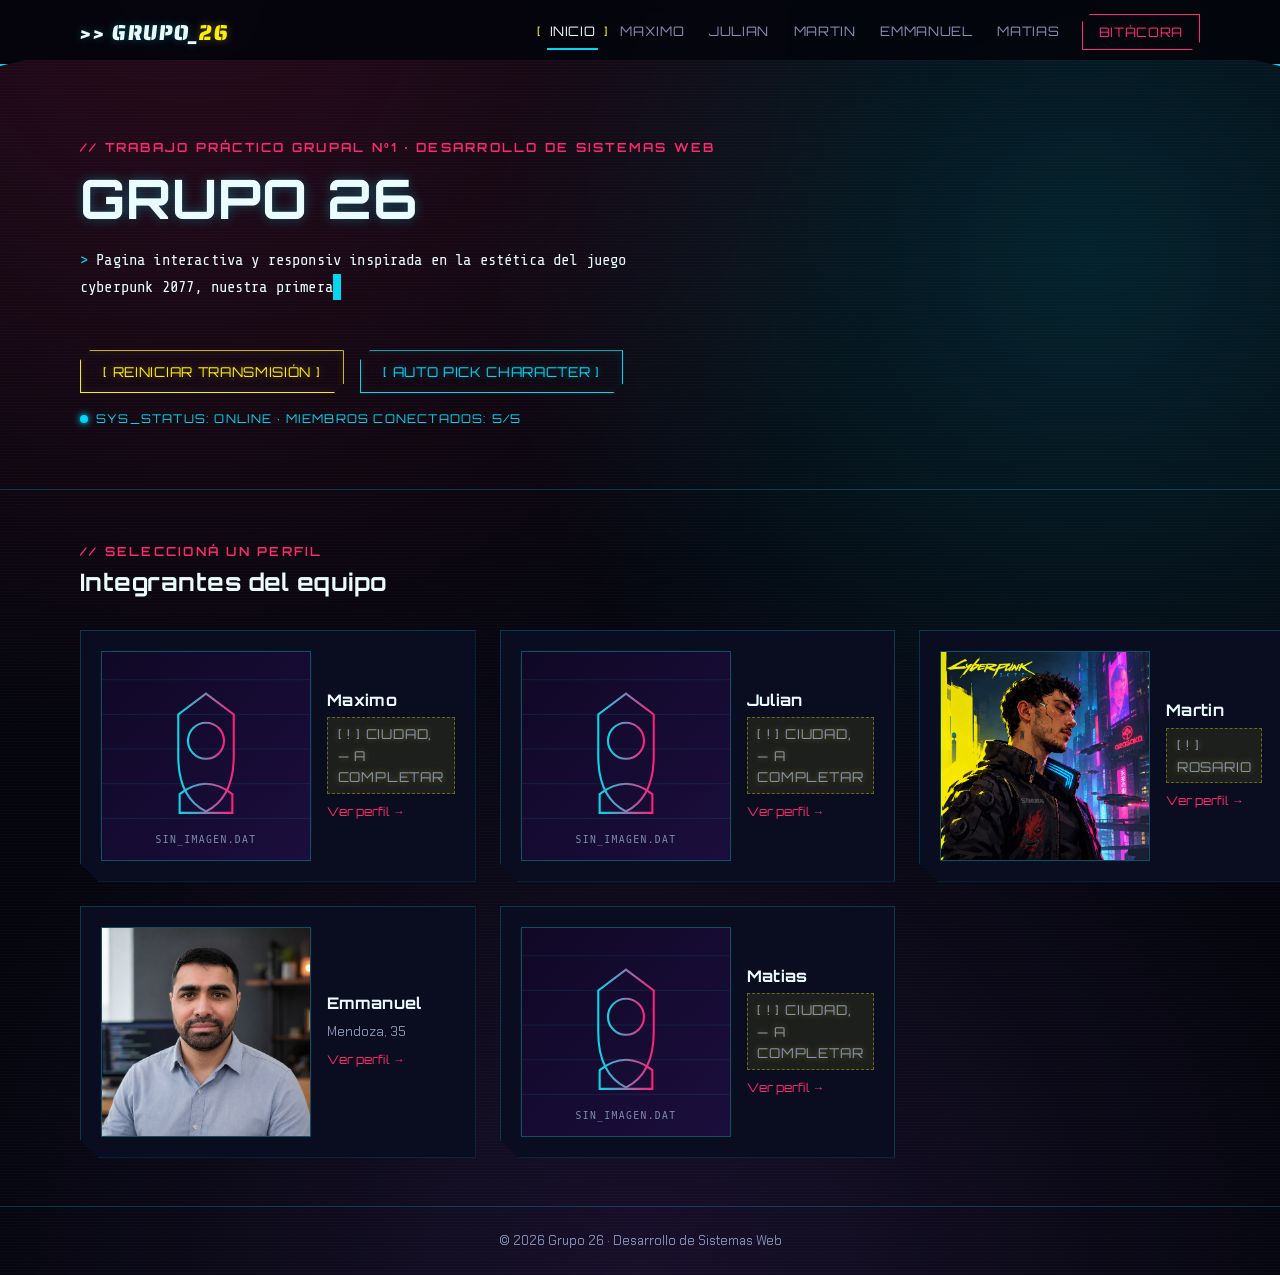
==== index.html @ a8dc8f56 "feat: perfil Emmanuel completo (datos, fotos, nombre corregido) + bitacora grupal" ====
<!DOCTYPE html>
<html lang="es">
<head>
  <meta charset="UTF-8">
  <meta name="viewport" content="width=device-width, initial-scale=1.0">
  <title>Grupo 26 · TP1 — Sistemas Web</title>
  <link rel="preconnect" href="https://fonts.googleapis.com">
  <link href="https://fonts.googleapis.com/css2?family=Orbitron:wght@500;700;900&family=Chakra+Petch:wght@400;500;600&family=Saira+Stencil+One&family=Share+Tech+Mono&display=swap" rel="stylesheet">
  <link rel="stylesheet" href="css/style.css">
</head>
<body>

  <header class="site-nav">
    <div class="wrap">
      <a href="index.html" class="brand">&gt;&gt; GRUPO_<span>26</span></a>
      <button class="nav-toggle" aria-expanded="false" aria-controls="nav-links">☰ MENÚ</button>
      <nav class="nav-links" id="nav-links">
        <a href="index.html" aria-current="page">Inicio</a>
        <a href="maximo.html">Maximo</a>
        <a href="julian.html">Julian</a>
        <a href="martin.html">Martin</a>
        <a href="emmanuel.html">Emmanuel</a>
        <a href="matias.html">Matias</a>
        <a href="bitacora.html" class="bitacora-link">Bitácora</a>
      </nav>
    </div>
  </header>

  <main>
    <section class="hero">
      <div class="wrap">
        <span class="eyebrow">// TRABAJO PRÁCTICO GRUPAL Nº1 · DESARROLLO DE SISTEMAS WEB</span>
        <h1><span class="glitch" data-text="GRUPO 26 ">GRUPO 26 </span></h1>
        <p class="hero-text" data-typewriter="Pagina  interactiva y responsiv inspirada en la estética del juego cyberpunk 2077, nuestra primera plataforma en HTML, CSS y JavaScript puro. Esta portada conecta con los perfiles individuales de cada integrante y con la bitácora donde documentamos el proceso completo del proyecto."></p>
        <div class="hero-actions">
          <button class="btn" data-replay>[ REINICIAR TRANSMISIÓN ]</button>
          <button class="btn btn-alt" data-autopick>[ AUTO PICK CHARACTER ]</button>
        </div>
        <p class="status-line">SYS_STATUS: ONLINE · MIEMBROS CONECTADOS: 5/5</p>
      </div>
    </section>

    <section class="section">
      <div class="wrap">
        <div class="section-head">
          <span class="eyebrow">// SELECCIONÁ UN PERFIL</span>
          <h2>Integrantes del equipo</h2>
        </div>

        <div class="team-grid">
          <article class="team-card">
            <div class="avatar"><img src="img/avatar-placeholder.svg" alt="Avatar pendiente de Maximo"></div>
            <div class="info">
              <h3>Maximo</h3>
              <p class="placeholder">Ciudad,  — a completar</p>
              <a href="maximo.html">Ver perfil →</a>
            </div>
          </article>

          <article class="team-card">
            <div class="avatar"><img src="img/avatar-placeholder.svg" alt="Avatar pendiente de Julian"></div>
            <div class="info">
              <h3>Julian</h3>
              <p class="placeholder">Ciudad,  — a completar</p>
              <a href="julian.html">Ver perfil →</a>
            </div>
          </article>

          <article class="team-card">
            <div class="avatar"><img src="img/martin/avatar_martin.png" alt="Avatar pendiente de Martin"></div>
            <div class="info">
              <h3>Martin</h3>
              <p class="placeholder">Rosario</p>
              <a href="martin.html">Ver perfil →</a>
            </div>
          </article>

          <article class="team-card">
            <div class="avatar"><img src="img/emmanuel/Emma.png" alt="Foto de Emmanuel"></div>
            <div class="info">
              <h3>Emmanuel</h3>
              <p>Mendoza, 35</p>
              <a href="emmanuel.html">Ver perfil →</a>
            </div>
          </article>

          <article class="team-card">
            <div class="avatar"><img src="img/avatar-placeholder.svg" alt="Avatar pendiente de Matias"></div>
            <div class="info">
              <h3>Matias</h3>
              <p class="placeholder">Ciudad,  — a completar</p>
              <a href="matias.html">Ver perfil →</a>
            </div>
          </article>
        </div>
      </div>
    </section>
  </main>

  <footer class="site-footer">
    <div class="wrap">© 2026 Grupo 26 · Desarrollo de Sistemas Web</div>
  </footer>

  <script src="js/main.js"></script>
</body>
</html>
---- css/style.css ----
/* =========================================================
   GRUPO 26 · TP1 — Sistema de diseño "Nightscan"
   Paleta: negro azulado + neón amarillo/cian/magenta/violeta (Cyberpunk 2077)
   Tipografía: Orbitron (display) + Chakra Petch (texto)
   ========================================================= */

/* ---------------------------------------------------------
   Roles de color (inspirados en la UI de Cyberpunk 2077)
   - Amarillo  → color de marca / acción principal / avisos
   - Cian      → información, enlaces, datos, bordes
   - Magenta   → acento, peligro, alertas, contraste
   - Violeta   → color terciario (habilidades, degradados)
   - Fondos    → negro azulado profundo, sin tinte violeta fuerte
   --------------------------------------------------------- */
:root {
  --bg-void: #04050d;
  --bg-panel: #0a0d1f;
  --bg-panel-alt: #10142c;
  --bg-panel-soft: rgba(16, 20, 44, 0.6);

  --yellow: #fcee0a;
  --yellow-dim: rgba(252, 238, 10, 0.35);
  --yellow-faint: rgba(252, 238, 10, 0.08);

  --cyan: #02d7f2;
  --cyan-dim: rgba(2, 215, 242, 0.35);

  --magenta: #ff2a6d;
  --magenta-dim: rgba(255, 42, 109, 0.38);

  --purple: #a45bff;
  --purple-dim: rgba(164, 91, 255, 0.45);

  --text-main: #eafcff;
  --text-muted: #8590b5;
  --line: rgba(2, 215, 242, 0.22);

  --font-display: "Orbitron", sans-serif;
  --font-body: "Chakra Petch", sans-serif;

  --radius: 2px;
  --gap: 1.5rem;
}

* { box-sizing: border-box; }

html {
  scroll-behavior: smooth;
}

body {
  margin: 0;
  min-height: 100vh;
  background: var(--bg-void);
  color: var(--text-main);
  font-family: var(--font-body);
  font-size: 16px;
  line-height: 1.6;
  background-image:
    repeating-linear-gradient(180deg, rgba(255,255,255,0.015) 0px, rgba(255,255,255,0.015) 1px, transparent 1px, transparent 3px),
    radial-gradient(circle at 15% 0%, rgba(255,42,109,0.14), transparent 45%),
    radial-gradient(circle at 85% 20%, rgba(2,215,242,0.14), transparent 40%),
    radial-gradient(circle at 50% 100%, rgba(164,91,255,0.12), transparent 50%);
}

a { color: var(--cyan); text-decoration: none; }
a:hover { color: var(--yellow); }
a:focus-visible,
button:focus-visible {
  outline: 2px solid var(--yellow);
  outline-offset: 2px;
}

img { max-width: 100%; display: block; }

.wrap {
  width: 100%;
  max-width: 1160px;
  margin: 0 auto;
  padding: 0 1.25rem;
}

/* ---------- Encabezados ---------- */

h1, h2, h3 {
  font-family: var(--font-display);
  margin: 0;
  letter-spacing: 0.02em;
}

.eyebrow {
  font-family: var(--font-display);
  font-size: 0.78rem;
  font-weight: 600;
  color: var(--magenta);
  letter-spacing: 0.18em;
  text-transform: uppercase;
}

/* ---------- Nav ---------- */

.site-nav {
  position: sticky;
  top: 0;
  z-index: 50;
  overflow: hidden;
  background: rgba(4, 5, 13, 0.92);
  backdrop-filter: blur(6px);
  border-bottom: 2px solid var(--cyan);
  box-shadow: 0 0 14px var(--cyan-dim), 0 1px 0 var(--yellow-dim);
  clip-path: polygon(0 0, 100% 0, 100% 100%, 98% calc(100% - 6px), 2% calc(100% - 6px), 0 100%);
}

/* linea de escaneo que recorre el borde inferior del nav */
.site-nav::after {
  content: "";
  position: absolute;
  left: -30%;
  bottom: -2px;
  width: 30%;
  height: 2px;
  background: linear-gradient(90deg, transparent, var(--yellow), transparent);
  animation: nav-scan 4.5s linear infinite;
  pointer-events: none;
}

@keyframes nav-scan {
  0%   { left: -30%; }
  100% { left: 110%; }
}

.site-nav .wrap {
  display: flex;
  align-items: center;
  justify-content: space-between;
  height: 64px;
  gap: 1rem;
}

.brand {
  position: relative;
  font-family: "Saira Stencil One", var(--font-display), sans-serif;
  font-size: 1.35rem;
  font-weight: 400;
  color: var(--text-main);
  white-space: nowrap;
  text-decoration: none;
  text-transform: uppercase;
  letter-spacing: 0.03em;
  transform: skewX(-6deg);
  display: inline-block;
  text-shadow: 0 0 8px var(--cyan-dim);
  transition: text-shadow 0.15s ease;
}
.brand:hover {
  color: var(--text-main);
  text-shadow: 0 0 10px var(--cyan), 0 0 18px var(--magenta-dim);
  animation: glitch-shift 0.3s steps(2, end) 2;
}
.brand span {
  color: var(--yellow);
  text-shadow: 0 0 10px var(--yellow-dim);
}

.nav-toggle {
  display: none;
  background: transparent;
  border: 1px solid var(--yellow);
  color: var(--yellow);
  font-family: var(--font-display);
  font-size: 0.75rem;
  letter-spacing: 0.08em;
  padding: 0.5rem 0.9rem;
  cursor: pointer;
  clip-path: polygon(8px 0, 100% 0, 100% calc(100% - 8px), calc(100% - 8px) 100%, 0 100%, 0 8px);
  transition: background 0.15s ease, color 0.15s ease;
}
.nav-toggle:hover {
  background: var(--yellow);
  color: var(--bg-void);
}

.nav-links {
  display: flex;
  align-items: center;
  gap: 1.25rem;
  flex-wrap: wrap;
}

.nav-links a {
  position: relative;
  color: var(--text-muted);
  font-family: var(--font-display);
  font-size: 0.82rem;
  letter-spacing: 0.05em;
  text-transform: uppercase;
  padding: 0.4rem 0.15rem;
  border-bottom: 2px solid transparent;
  transition: color 0.15s ease;
}

/* corchetes tipo HUD que aparecen en hover/activo, como el menú de CP2077 */
.nav-links a::before,
.nav-links a::after {
  content: "";
  position: absolute;
  top: 50%;
  transform: translateY(-50%);
  color: var(--yellow);
  font-family: var(--font-display);
  opacity: 0;
  transition: opacity 0.15s ease, transform 0.15s ease;
}
.nav-links a::before { content: "["; left: -0.65em; }
.nav-links a::after  { content: "]"; right: -0.65em; }

.nav-links a:hover,
.nav-links a[aria-current="page"] {
  color: var(--text-main);
  border-color: var(--cyan);
}

.nav-links a:hover::before,
.nav-links a[aria-current="page"]::before {
  opacity: 1;
  transform: translateY(-50%) translateX(-2px);
}
.nav-links a:hover::after,
.nav-links a[aria-current="page"]::after {
  opacity: 1;
  transform: translateY(-50%) translateX(2px);
}

.nav-links .bitacora-link {
  border: 1px solid var(--magenta);
  color: var(--magenta);
  padding: 0.4rem 1rem;
  clip-path: polygon(8px 0, 100% 0, 100% calc(100% - 8px), calc(100% - 8px) 100%, 0 100%, 0 8px);
  box-shadow: 0 0 10px var(--magenta-dim);
  animation: bitacora-pulse 2.2s ease-in-out infinite;
}
.nav-links .bitacora-link::before,
.nav-links .bitacora-link::after {
  content: none;
}
.nav-links .bitacora-link:hover {
  background: var(--magenta);
  color: var(--bg-void);
  animation: none;
}

@keyframes bitacora-pulse {
  0%, 100% { box-shadow: 0 0 6px var(--magenta-dim); }
  50%      { box-shadow: 0 0 14px var(--magenta); }
}

/* ---------- Hero (portada) ---------- */

.hero {
  padding: 4.5rem 0 3rem;
  border-bottom: 1px solid var(--line);
}

.hero .eyebrow { display: block; margin-bottom: 0.75rem; }

.hero h1 {
  font-size: clamp(2rem, 6vw, 3.4rem);
  line-height: 1.05;
  text-shadow: 0 0 12px var(--cyan-dim);
}

.hero h1 .glitch {
  position: relative;
  color: var(--text-main);
}

.hero h1.is-glitching .glitch {
  animation: glitch-shift 0.35s steps(2, end) 3;
}

.hero h1.is-glitching .glitch::before,
.hero h1.is-glitching .glitch::after {
  content: attr(data-text);
  position: absolute;
  left: 0; top: 0;
  width: 100%;
  overflow: hidden;
}
.hero h1.is-glitching .glitch::before {
  color: var(--cyan);
  animation: glitch-shift-1 0.35s steps(2, end) 3;
  clip-path: inset(0 0 55% 0);
}
.hero h1.is-glitching .glitch::after {
  color: var(--magenta);
  animation: glitch-shift-2 0.35s steps(2, end) 3;
  clip-path: inset(55% 0 0 0);
}

@keyframes glitch-shift { 0% { transform: translate(0,0);} 50% { transform: translate(-1px,1px);} 100% { transform: translate(0,0);} }
@keyframes glitch-shift-1 { 0% { transform: translate(0,0);} 50% { transform: translate(-3px,-1px);} 100% { transform: translate(0,0);} }
@keyframes glitch-shift-2 { 0% { transform: translate(0,0);} 50% { transform: translate(3px,1px);} 100% { transform: translate(0,0);} }

.hero-text {
  margin-top: 1.25rem;
  max-width: 62ch;
  color: var(--text-main);
  min-height: 4.8em;
  font-family: "Share Tech Mono", var(--font-body), monospace;
  font-size: 0.98rem;
  line-height: 1.7;
  letter-spacing: 0.01em;
}

.hero-text::before {
  content: "> ";
  color: var(--cyan);
}

.hero-text .cursor {
  display: inline-block;
  width: 0.55em;
  background: var(--cyan);
  animation: blink 1s steps(1) infinite;
}
@keyframes blink { 50% { opacity: 0; } }

.hero-actions {
  margin-top: 1.75rem;
  display: flex;
  gap: 1rem;
  flex-wrap: wrap;
  align-items: center;
}

.status-line {
  margin-top: 1rem;
  display: flex;
  align-items: center;
  gap: 0.5rem;
  font-family: var(--font-display);
  font-size: 0.75rem;
  color: var(--cyan);
  letter-spacing: 0.1em;
}

.status-line::before {
  content: "";
  width: 8px;
  height: 8px;
  border-radius: 50%;
  background: var(--cyan);
  box-shadow: 0 0 6px var(--cyan), 0 0 12px var(--cyan-dim);
  animation: status-blink 1.6s ease-in-out infinite;
  flex-shrink: 0;
}

@keyframes status-blink {
  0%, 100% { opacity: 1; }
  50% { opacity: 0.35; }
}

/* ---------- Botones ---------- */

.btn {
  font-family: var(--font-display);
  font-size: 0.85rem;
  letter-spacing: 0.05em;
  padding: 0.75rem 1.4rem;
  border: 1px solid var(--yellow);
  background: transparent;
  color: var(--yellow);
  cursor: pointer;
  text-shadow: 0 0 8px var(--yellow-dim);
  box-shadow: inset 0 0 10px var(--yellow-faint);
  clip-path: polygon(10px 0, 100% 0, 100% calc(100% - 10px), calc(100% - 10px) 100%, 0 100%, 0 10px);
  transition: background 0.15s ease, color 0.15s ease;
}
.btn:hover { background: var(--yellow); color: var(--bg-void); text-shadow: none; }

.btn.btn-alt {
  border-color: var(--cyan);
  color: var(--cyan);
  text-shadow: 0 0 8px var(--cyan-dim);
  box-shadow: inset 0 0 10px rgba(2, 215, 242, 0.08);
}
.btn.btn-alt:hover { background: var(--cyan); color: var(--bg-void); text-shadow: none; }

.btn.btn-ghost {
  border-color: var(--line);
  color: var(--text-muted);
}
.btn.btn-ghost:hover { background: var(--bg-panel-alt); color: var(--text-main); }

/* ---------- Sección equipo (portada) ---------- */

.section {
  padding: 3rem 0;
}

.section-head {
  margin-bottom: 1.75rem;
}

.section-head h2 {
  font-size: 1.5rem;
  color: var(--text-main);
}

.team-grid {
  display: grid;
  grid-template-columns: 1fr;
  gap: var(--gap);
}

.team-card {
  background: var(--bg-panel);
  border: 1px solid var(--line);
  padding: 1.25rem;
  display: flex;
  gap: 1rem;
  align-items: center;
  clip-path: polygon(0 0, 100% 0, 100% 100%, 18px 100%, 0 calc(100% - 18px));
  transition: border-color 0.15s ease, transform 0.15s ease;
}

.team-card:hover {
  border-color: var(--magenta);
  transform: translateY(-2px);
}

.team-card .avatar {
  width: 210px;
  height: 210px;
  flex-shrink: 0;
  border: 1px solid var(--cyan-dim);
  overflow: hidden;
}

.team-card .info h3 {
  font-size: 1rem;
  color: var(--text-main);
}

.team-card .info p {
  margin: 0.25rem 0 0;
  font-size: 0.85rem;
  color: var(--text-muted);
}

.team-card .info a {
  display: inline-block;
  margin-top: 0.5rem;
  font-family: var(--font-display);
  font-size: 0.75rem;
  color: var(--magenta);
}

/* ---------- Footer ---------- */

.site-footer {
  border-top: 1px solid var(--line);
  padding: 1.5rem 0;
  text-align: center;
  color: var(--text-muted);
  font-size: 0.8rem;
}

/* ---------- Perfil individual ---------- */

.back-link {
  display: inline-block;
  margin: 1.5rem 0 0;
}

.profile-panel {
  margin-top: 1.5rem;
  border: 1px solid var(--line);
  background: var(--bg-panel);
  padding: 2rem;
}

.profile-head {
  display: flex;
  flex-direction: column;
  align-items: center;
  text-align: center;
  gap: 1rem;
}

.profile-avatar {
  width: 180px;
  height: 180px;
  border: 2px solid var(--cyan);
  box-shadow: 0 0 20px var(--cyan-dim);
  overflow: hidden;
}

.profile-tag {
  font-family: var(--font-display);
  font-size: 0.75rem;
  color: var(--magenta);
  letter-spacing: 0.15em;
}

.profile-head h1 {
  font-size: 2rem;
}

.profile-meta {
  margin-top: 0.5rem;
  display: flex;
  flex-direction: column;
  gap: 0.35rem;
  color: var(--text-muted);
}

.profile-meta a { color: var(--cyan); }

.placeholder {
  font-family: var(--font-display);
  font-size: 0.7rem;
  text-transform: uppercase;
  letter-spacing: 0.06em;
  font-style: normal;
  color: var(--yellow);
  background: var(--yellow-faint);
  border: 1px dashed var(--yellow-dim);
  padding: 0.3rem 0.6rem;
  display: inline-block;
  text-shadow: 0 0 6px var(--yellow-dim);
}

.placeholder::before {
  content: "[ ! ] ";
}

.divider {
  margin: 2rem 0;
  border: none;
  border-top: 1px dashed var(--line);
}

.profile-panel h2 {
  font-size: 1.1rem;
  color: var(--magenta);
  margin-bottom: 1rem;
}

.chip-row {
  display: flex;
  flex-wrap: wrap;
  gap: 0.75rem;
}

.chip {
  border: 1px solid var(--cyan-dim);
  padding: 0.5rem 0.9rem;
  font-family: var(--font-display);
  font-size: 0.8rem;
  color: var(--cyan);
}

.media-grid {
  display: grid;
  grid-template-columns: 1fr;
  gap: 1rem;
}

.media-card {
  border: 1px solid var(--line);
  background: var(--bg-panel-alt);
  padding: 0.75rem;
  text-align: center;
  cursor: pointer;
  transition: border-color 0.2s ease, box-shadow 0.2s ease, transform 0.2s ease;
}

.media-card:hover {
  border-color: var(--cyan);
  box-shadow: 0 0 14px var(--cyan-dim), 0 0 26px var(--magenta-dim);
  transform: translateY(-4px);
}

.media-card .media-thumb {
  position: relative;
  width: 100%;
  aspect-ratio: 2 / 3;
  background: var(--bg-void);
  border: 1px dashed var(--line);
  display: flex;
  align-items: center;
  justify-content: center;
  color: var(--text-muted);
  font-size: 0.75rem;
  margin-bottom: 0.5rem;
  overflow: hidden;
  transition: border-color 0.2s ease;
}

.media-card:hover .media-thumb {
  border-color: var(--cyan-dim);
}

.media-card .media-thumb img {
  width: 100%;
  height: 100%;
  object-fit: cover;
  display: block;
  transition: transform 0.35s ease, filter 0.35s ease;
}

.media-card:hover .media-thumb img {
  transform: scale(1.06);
  filter: saturate(1.35) brightness(1.08);
}

/* barrido de luz neón sobre la miniatura al pasar el cursor */
.media-card .media-thumb::after {
  content: "";
  position: absolute;
  inset: 0;
  background: linear-gradient(115deg, transparent 42%, var(--cyan-dim) 50%, transparent 58%);
  transform: translateX(-130%);
  transition: transform 0.6s ease;
  pointer-events: none;
}

.media-card:hover .media-thumb::after {
  transform: translateX(130%);
}

.media-card h3 {
  font-size: 0.9rem;
  font-family: var(--font-body);
  font-weight: 600;
  transition: color 0.2s ease;
}

.media-card:hover .placeholder {
  border-color: var(--yellow);
  box-shadow: 0 0 10px var(--yellow-dim);
}

.media-card p {
  margin: 0.2rem 0 0;
  font-size: 0.78rem;
  color: var(--text-muted);
  transition: color 0.2s ease;
}

.media-card:hover p {
  color: var(--text-main);
}

/* Escáner de habilidades (interacción JS del perfil) */

.scan-panel { margin-top: 1rem; }

.skill-row {
  display: grid;
  grid-template-columns: 140px 1fr 3ch;
  align-items: center;
  gap: 0.75rem;
  margin-bottom: 0.75rem;
  font-size: 0.85rem;
}

.skill-row .skill-name {
  font-family: var(--font-display);
  font-size: 0.8rem;
  text-transform: uppercase;
  letter-spacing: 0.08em;
  color: var(--purple);
  text-shadow: 0 0 6px var(--purple-dim);
  position: relative;
  padding-left: 1.1em;
}

.skill-row .skill-name::before {
  content: ">";
  position: absolute;
  left: 0;
  color: var(--magenta);
}

.skill-track {
  height: 8px;
  background: var(--bg-void);
  border: 1px solid var(--line);
  position: relative;
  overflow: hidden;
}

.skill-fill {
  height: 100%;
  width: 0%;
  background: linear-gradient(90deg, var(--cyan), var(--purple) 55%, var(--magenta));
  box-shadow: 0 0 8px var(--purple-dim);
  transition: width 1s cubic-bezier(0.2, 0.8, 0.2, 1);
}
.skill-row:hover .skill-name::before {
  color: var(--cyan);
}
.skill-value { color: var(--cyan); text-align: right; }

.other-members {
  margin-top: 2rem;
  border: 1px dashed var(--line);
  padding: 1rem 1.25rem;
  display: flex;
  flex-wrap: wrap;
  gap: 0.5rem 1.5rem;
  font-family: var(--font-display);
  font-size: 0.8rem;
}

/* ---------- Bitácora ---------- */

.log-entry {
  border-left: 2px solid var(--cyan);
  padding: 0.25rem 0 0.25rem 1.25rem;
  margin-bottom: 1.75rem;
}

.log-entry time {
  display: block;
  font-family: var(--font-display);
  font-size: 0.75rem;
  color: var(--magenta);
  margin-bottom: 0.4rem;
  letter-spacing: 0.05em;
}

/* =========================================================
   Breakpoints obligatorios: 400px / 900px / 1200px
   ========================================================= */

/* Hasta 400px: base mobile ya cubierta arriba (una columna, nav apilada) */
@media (max-width: 399px) {
  .hero { padding: 3rem 0 2rem; }
  .profile-panel { padding: 1.25rem; }
  .profile-avatar { width: 130px; height: 130px; }
}

/* Desde 400px */
@media (min-width: 400px) {
  .team-grid { grid-template-columns: 1fr; }
  .media-grid { grid-template-columns: repeat(2, 1fr); }
}

/* Desde 900px: navegación en línea, grillas de 2 columnas */
@media (min-width: 900px) {
  .nav-toggle { display: none; }
  .nav-links {
    position: static;
    flex-direction: row;
    background: none;
    border: none;
    padding: 0;
  }

  .team-grid { grid-template-columns: repeat(2, 1fr); }
  .media-grid { grid-template-columns: repeat(3, 1fr); }

  .profile-head { flex-direction: row; text-align: left; }
  .profile-meta { align-items: flex-start; }
}

/* Debajo de 900px: menú hamburguesa */
@media (max-width: 899px) {
  .nav-toggle { display: inline-block; }
  .nav-links {
    position: absolute;
    top: 64px;
    left: 0;
    right: 0;
    flex-direction: column;
    align-items: flex-start;
    background: var(--bg-panel);
    border-bottom: 1px solid var(--line);
    padding: 1rem 1.25rem 1.5rem;
    display: none;
  }
  .nav-links.is-open { display: flex; }
}

/* Desde 1200px: layout más amplio, tres columnas de equipo */
@media (min-width: 1200px) {
  .team-grid { grid-template-columns: repeat(3, 1fr); }
  .hero-text { max-width: 70ch; }
}
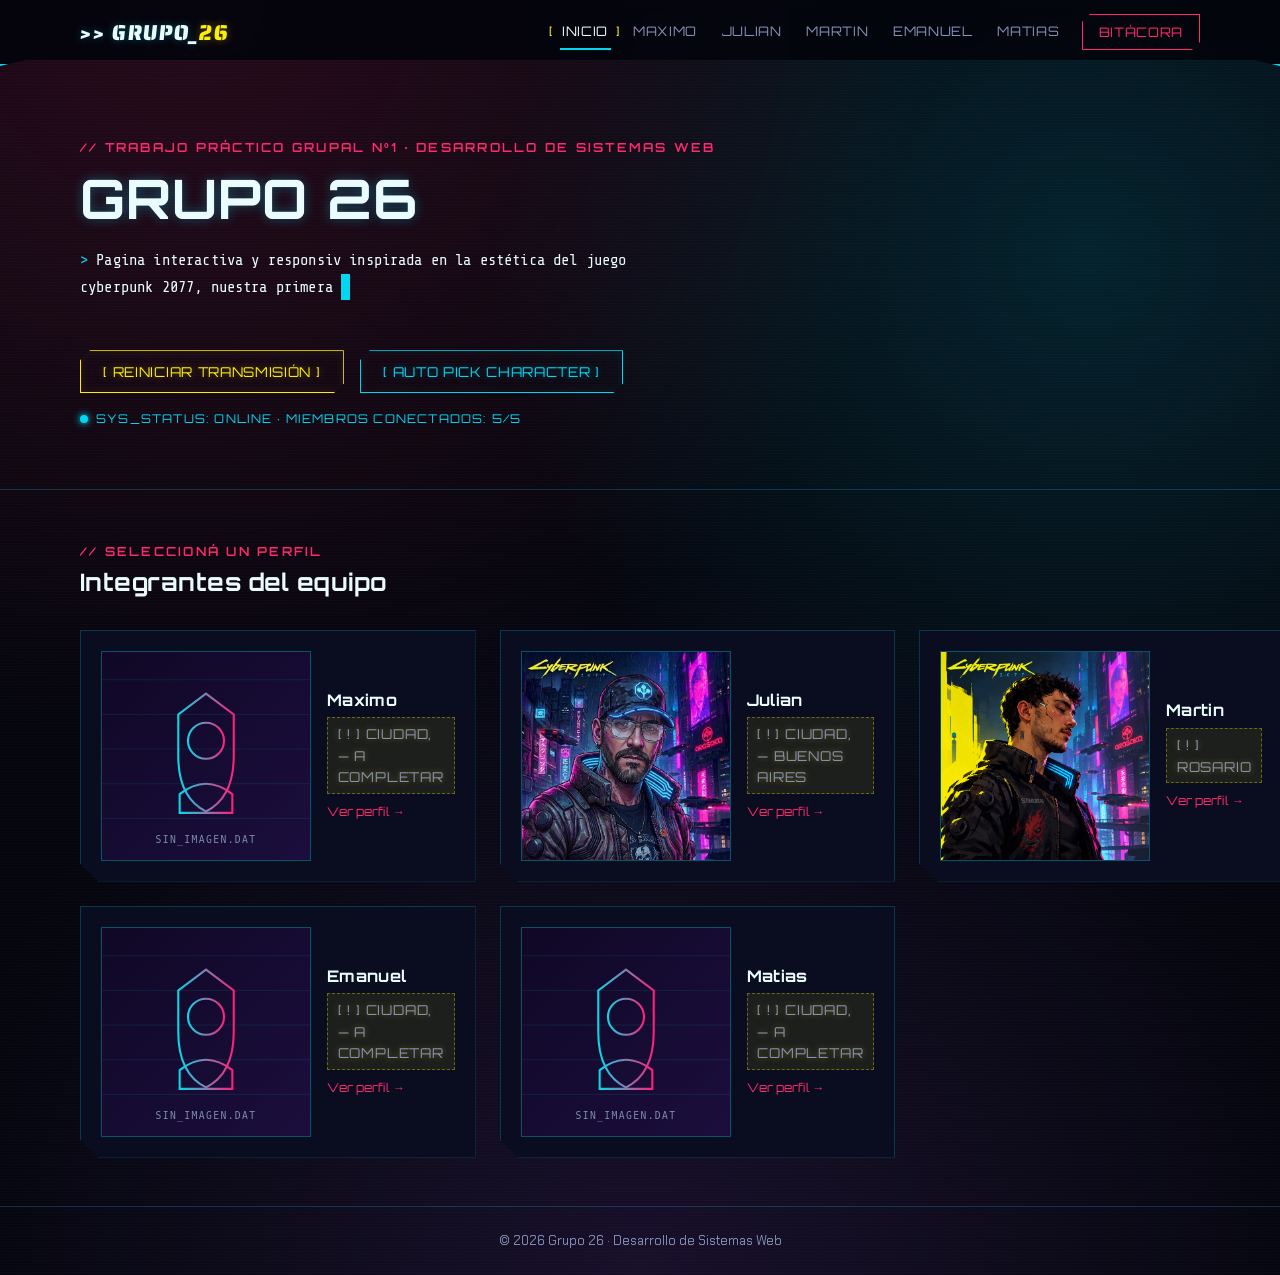
==== commit fa24b9d3: "se completaron datos de perfil" ====
--- a/index.html
+++ b/index.html
@@ -19,7 +19,7 @@
         <a href="maximo.html">Maximo</a>
         <a href="julian.html">Julian</a>
         <a href="martin.html">Martin</a>
-        <a href="emmanuel.html">Emmanuel</a>
+        <a href="emanuel.html">Emanuel</a>
         <a href="matias.html">Matias</a>
         <a href="bitacora.html" class="bitacora-link">Bitácora</a>
       </nav>
@@ -58,10 +58,10 @@
           </article>
 
           <article class="team-card">
-            <div class="avatar"><img src="img/avatar-placeholder.svg" alt="Avatar pendiente de Julian"></div>
+            <div class="avatar"><img src="img/julian/avatar_julian.png" alt="Avatar de Julian"></div>
             <div class="info">
               <h3>Julian</h3>
-              <p class="placeholder">Ciudad,  — a completar</p>
+              <p class="placeholder">Ciudad,  — Buenos Aires</p>
               <a href="julian.html">Ver perfil →</a>
             </div>
           </article>
@@ -76,11 +76,11 @@
           </article>
 
           <article class="team-card">
-            <div class="avatar"><img src="img/emmanuel/Emma.png" alt="Foto de Emmanuel"></div>
+            <div class="avatar"><img src="img/avatar-placeholder.svg" alt="Avatar pendiente de Emanuel"></div>
             <div class="info">
-              <h3>Emmanuel</h3>
-              <p>Mendoza, 35</p>
-              <a href="emmanuel.html">Ver perfil →</a>
+              <h3>Emanuel</h3>
+              <p class="placeholder">Ciudad,  — a completar</p>
+              <a href="emanuel.html">Ver perfil →</a>
             </div>
           </article>
 
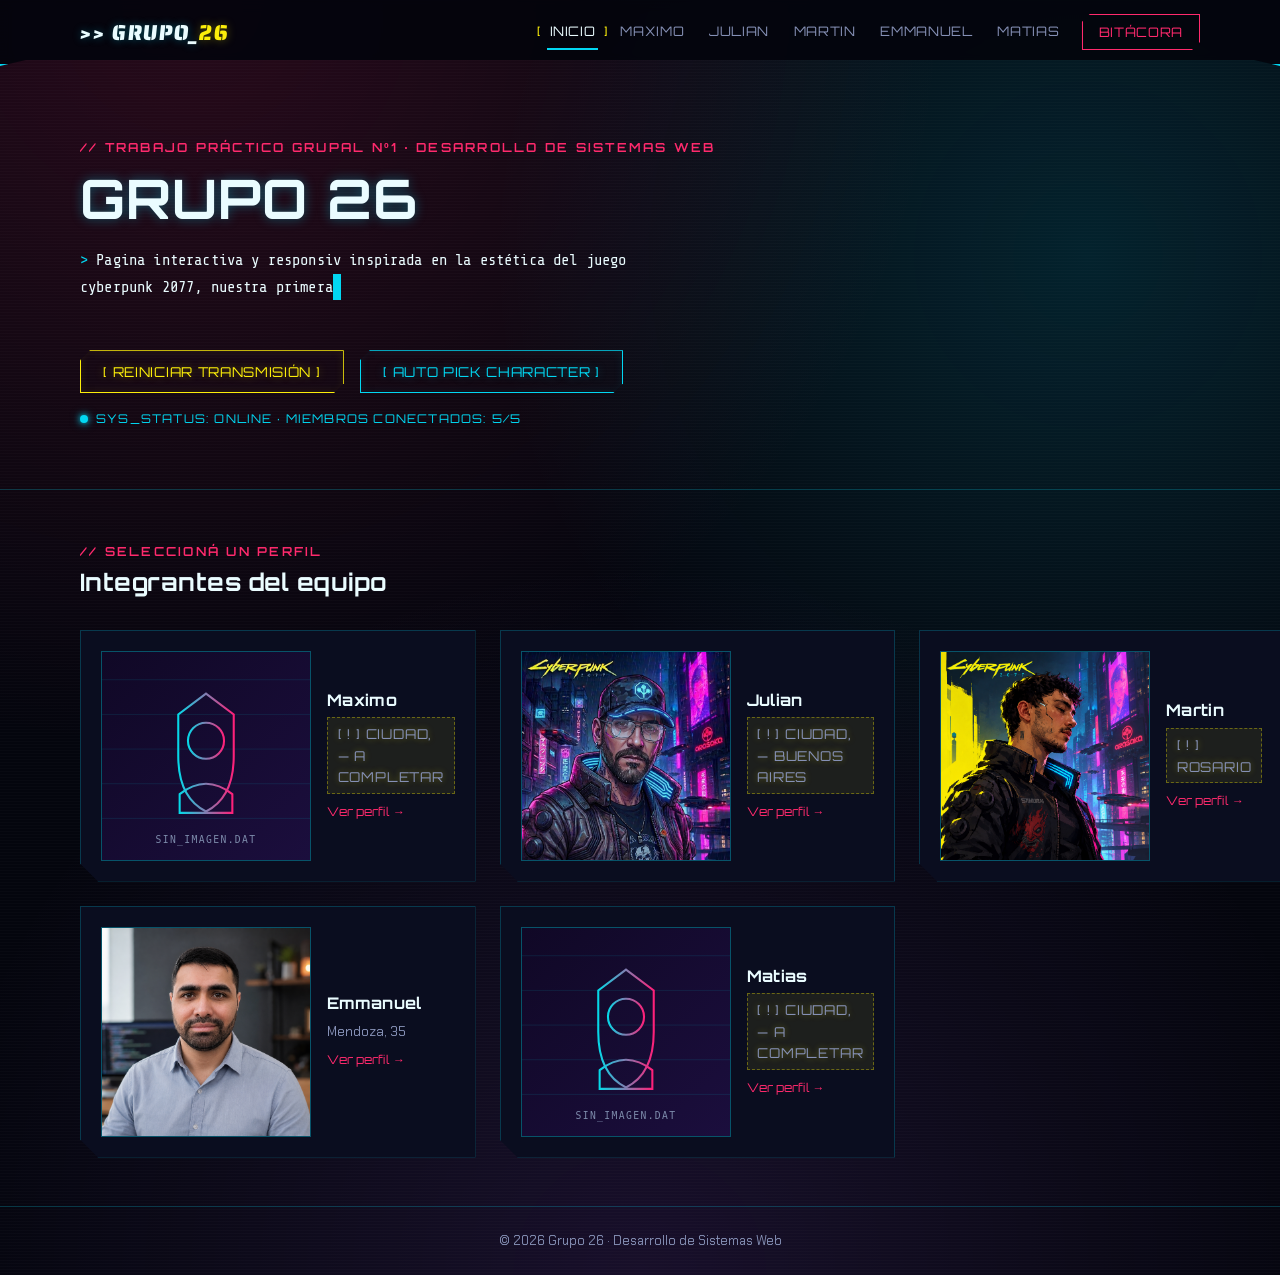
==== commit 59c8f62e: "Merge remote-tracking branch 'origin/tematica-cyberpunk-2077' into perfil-julian Merge remote-tracki" ====
--- a/index.html
+++ b/index.html
@@ -19,7 +19,7 @@
         <a href="maximo.html">Maximo</a>
         <a href="julian.html">Julian</a>
         <a href="martin.html">Martin</a>
-        <a href="emanuel.html">Emanuel</a>
+        <a href="emmanuel.html">Emmanuel</a>
         <a href="matias.html">Matias</a>
         <a href="bitacora.html" class="bitacora-link">Bitácora</a>
       </nav>
@@ -76,11 +76,11 @@
           </article>
 
           <article class="team-card">
-            <div class="avatar"><img src="img/avatar-placeholder.svg" alt="Avatar pendiente de Emanuel"></div>
+            <div class="avatar"><img src="img/emmanuel/Emma.png" alt="Foto de Emmanuel"></div>
             <div class="info">
-              <h3>Emanuel</h3>
-              <p class="placeholder">Ciudad,  — a completar</p>
-              <a href="emanuel.html">Ver perfil →</a>
+              <h3>Emmanuel</h3>
+              <p>Mendoza, 35</p>
+              <a href="emmanuel.html">Ver perfil →</a>
             </div>
           </article>
 
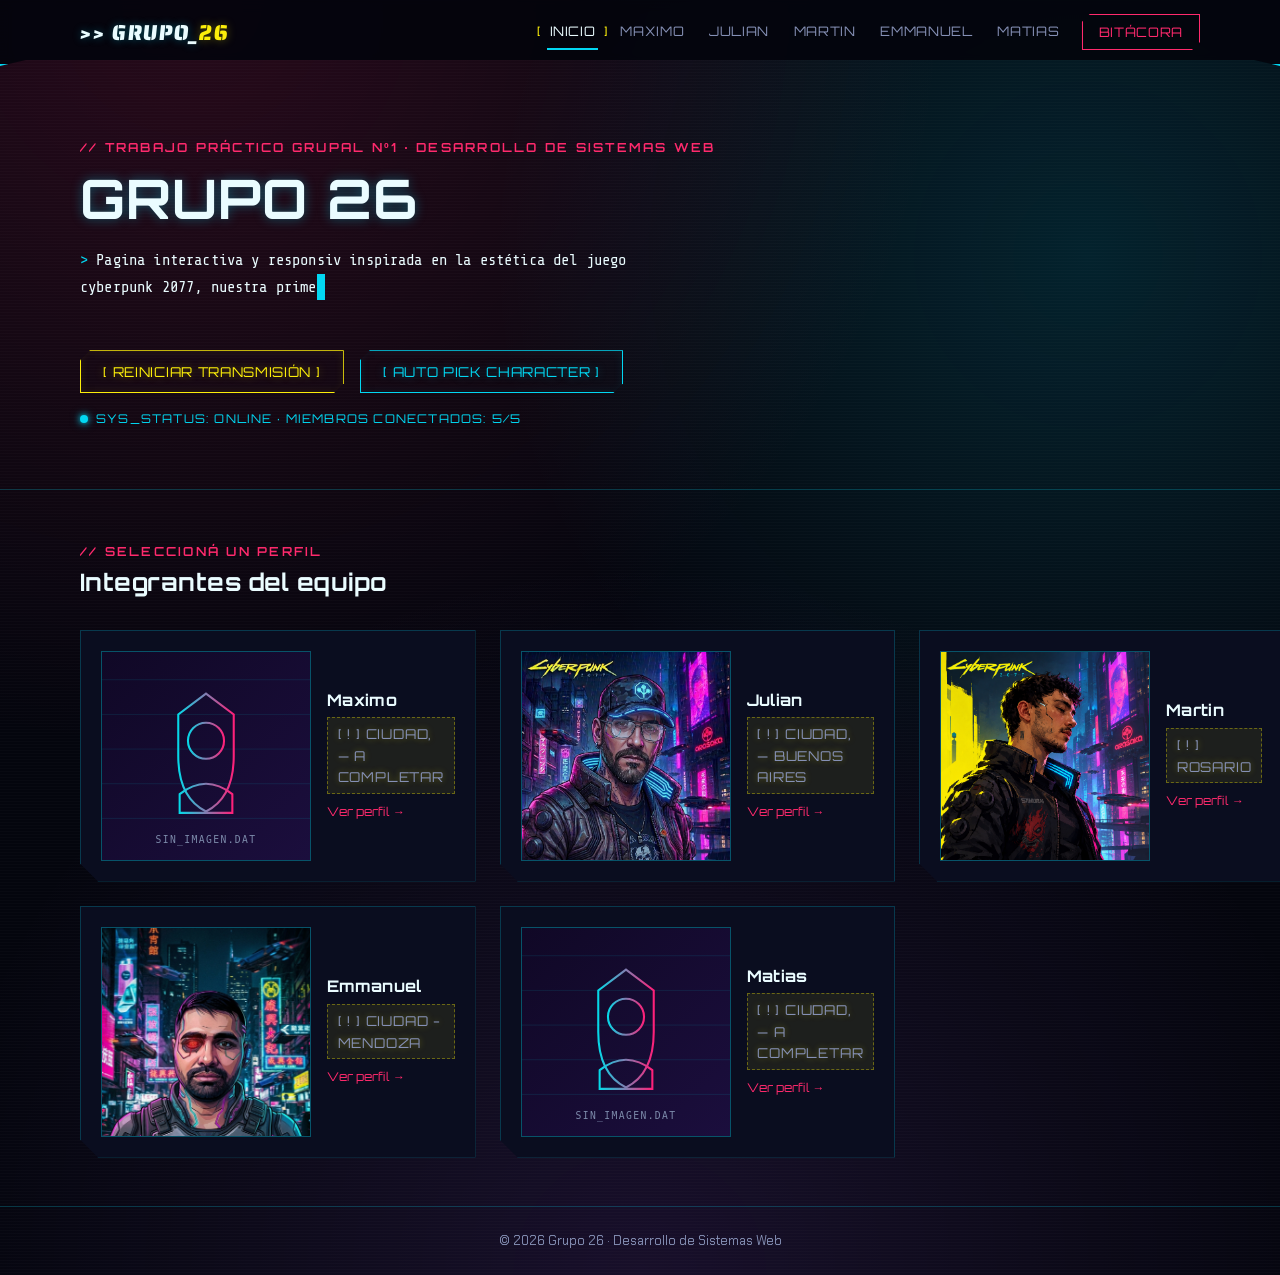
==== commit fc9ec160: "fix: actualiza imagen y tarjeta de Emmanuel" ====
--- a/index.html
+++ b/index.html
@@ -76,10 +76,10 @@
           </article>
 
           <article class="team-card">
-            <div class="avatar"><img src="img/emmanuel/Emma.png" alt="Foto de Emmanuel"></div>
+            <div class="avatar"><img src="img/emmanuel/emma.jpg" alt="Foto de Emmanuel"></div>
             <div class="info">
               <h3>Emmanuel</h3>
-              <p>Mendoza, 35</p>
+              <p class="placeholder">Ciudad - Mendoza</p>
               <a href="emmanuel.html">Ver perfil →</a>
             </div>
           </article>
--- a/css/style.css
+++ b/css/style.css
@@ -704,6 +704,15 @@
 }
 .skill-value { color: var(--cyan); text-align: right; }
 
+.has-lightbox .media-card { cursor: zoom-in; }
+.lightbox { position: fixed; inset: 0; display: none; align-items: center; justify-content: center; background: rgba(4, 5, 13, 0.9); z-index: 50; padding: 1rem; }
+.lightbox.is-open { display: flex; }
+.lightbox figure { margin: 0; max-width: min(90vw, 560px); background: var(--bg-panel-alt); border: 1px solid var(--cyan); padding: 1rem; }
+.lightbox img { width: 100%; height: auto; display: block; }
+.lightbox figcaption { margin-top: 0.5rem; font-size: 0.85rem; color: var(--text-main); }
+.lightbox-close { display: block; margin-left: auto; background: none; border: 1px solid var(--magenta); color: var(--magenta); font: inherit; font-size: 0.8rem; padding: 0.25rem 0.75rem; cursor: pointer; }
+.lightbox-close:hover { background: var(--magenta); color: var(--bg-void); }
+
 .other-members {
   margin-top: 2rem;
   border: 1px dashed var(--line);
@@ -737,10 +746,11 @@
    ========================================================= */
 
 /* Hasta 400px: base mobile ya cubierta arriba (una columna, nav apilada) */
-@media (max-width: 399px) {
+@media (max-width: 400px) {
   .hero { padding: 3rem 0 2rem; }
   .profile-panel { padding: 1.25rem; }
   .profile-avatar { width: 130px; height: 130px; }
+  .team-card { flex-direction: column; align-items: flex-start; }
 }
 
 /* Desde 400px */
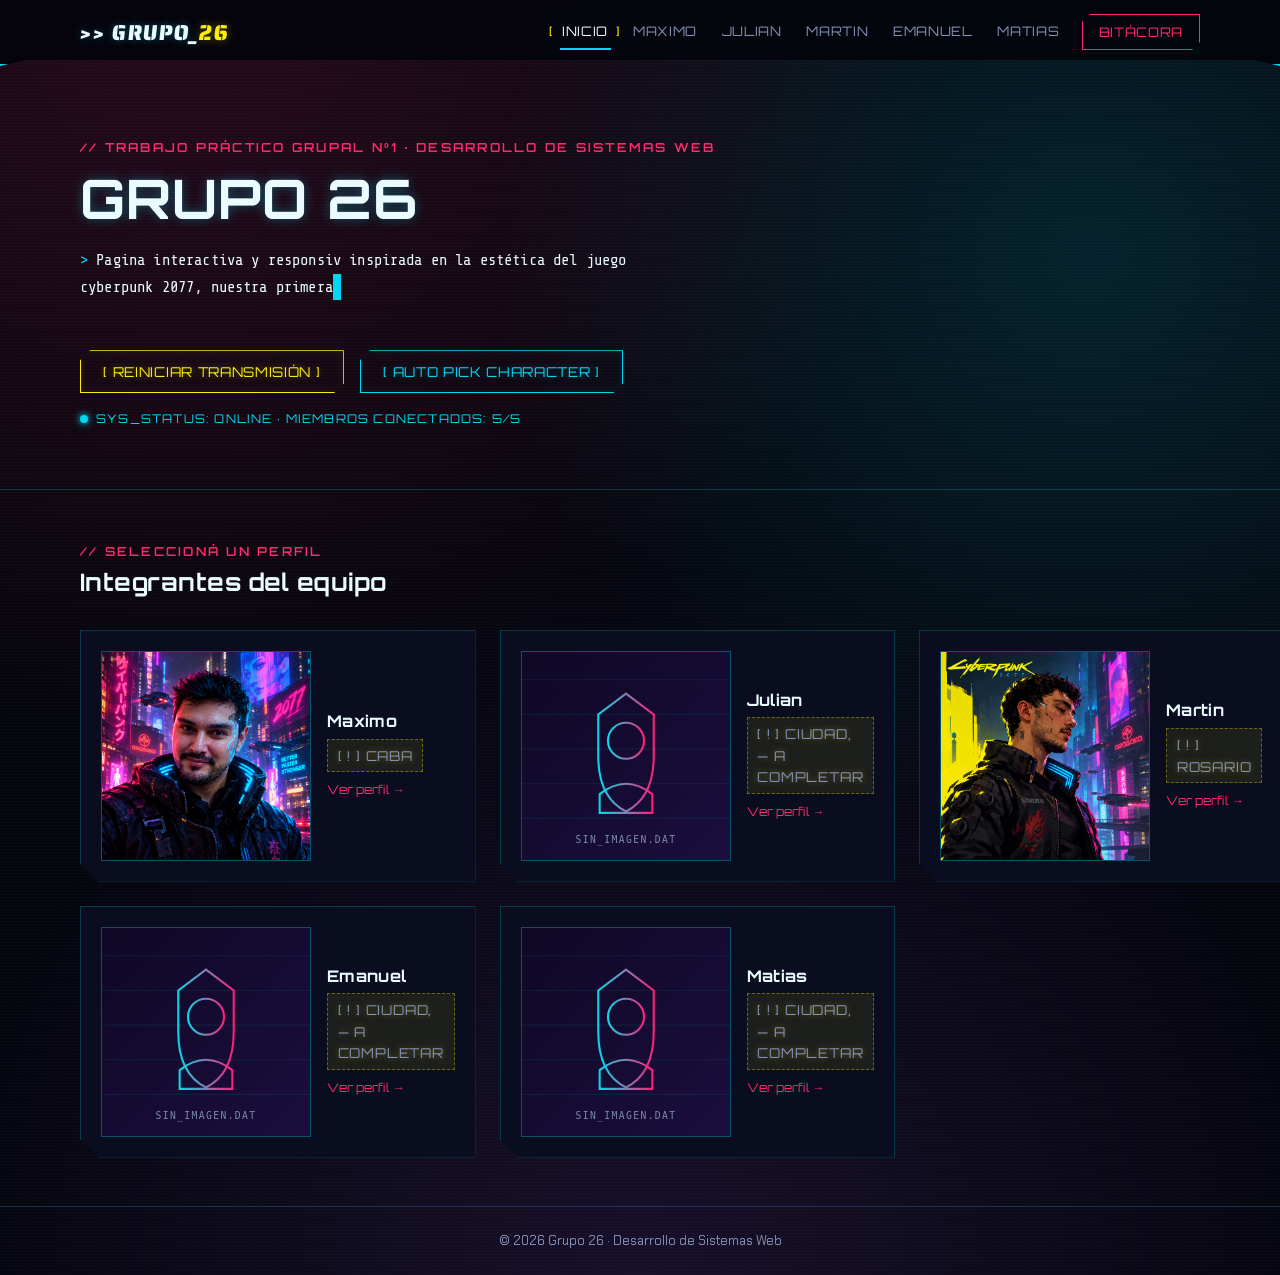
==== commit cff76023: "Actualiza estilos, scripts y agrega configurador de robot" ====
--- a/index.html
+++ b/index.html
@@ -19,7 +19,7 @@
         <a href="maximo.html">Maximo</a>
         <a href="julian.html">Julian</a>
         <a href="martin.html">Martin</a>
-        <a href="emmanuel.html">Emmanuel</a>
+        <a href="emanuel.html">Emanuel</a>
         <a href="matias.html">Matias</a>
         <a href="bitacora.html" class="bitacora-link">Bitácora</a>
       </nav>
@@ -49,19 +49,19 @@
 
         <div class="team-grid">
           <article class="team-card">
-            <div class="avatar"><img src="img/avatar-placeholder.svg" alt="Avatar pendiente de Maximo"></div>
+            <div class="avatar"><img src="img/maximo/maximo_ciber.png" alt="Avatar  de Maximo"></div>
             <div class="info">
               <h3>Maximo</h3>
-              <p class="placeholder">Ciudad,  — a completar</p>
+              <p class="placeholder">CABA</p>
               <a href="maximo.html">Ver perfil →</a>
             </div>
           </article>
 
           <article class="team-card">
-            <div class="avatar"><img src="img/julian/avatar_julian.png" alt="Avatar de Julian"></div>
+            <div class="avatar"><img src="img/avatar-placeholder.svg" alt="Avatar pendiente de Julian"></div>
             <div class="info">
               <h3>Julian</h3>
-              <p class="placeholder">Ciudad,  — Buenos Aires</p>
+              <p class="placeholder">Ciudad,  — a completar</p>
               <a href="julian.html">Ver perfil →</a>
             </div>
           </article>
@@ -76,11 +76,11 @@
           </article>
 
           <article class="team-card">
-            <div class="avatar"><img src="img/emmanuel/emma.jpg" alt="Foto de Emmanuel"></div>
+            <div class="avatar"><img src="img/avatar-placeholder.svg" alt="Avatar pendiente de Emanuel"></div>
             <div class="info">
-              <h3>Emmanuel</h3>
-              <p class="placeholder">Ciudad - Mendoza</p>
-              <a href="emmanuel.html">Ver perfil →</a>
+              <h3>Emanuel</h3>
+              <p class="placeholder">Ciudad,  — a completar</p>
+              <a href="emanuel.html">Ver perfil →</a>
             </div>
           </article>
 
--- a/css/style.css
+++ b/css/style.css
@@ -704,15 +704,6 @@
 }
 .skill-value { color: var(--cyan); text-align: right; }
 
-.has-lightbox .media-card { cursor: zoom-in; }
-.lightbox { position: fixed; inset: 0; display: none; align-items: center; justify-content: center; background: rgba(4, 5, 13, 0.9); z-index: 50; padding: 1rem; }
-.lightbox.is-open { display: flex; }
-.lightbox figure { margin: 0; max-width: min(90vw, 560px); background: var(--bg-panel-alt); border: 1px solid var(--cyan); padding: 1rem; }
-.lightbox img { width: 100%; height: auto; display: block; }
-.lightbox figcaption { margin-top: 0.5rem; font-size: 0.85rem; color: var(--text-main); }
-.lightbox-close { display: block; margin-left: auto; background: none; border: 1px solid var(--magenta); color: var(--magenta); font: inherit; font-size: 0.8rem; padding: 0.25rem 0.75rem; cursor: pointer; }
-.lightbox-close:hover { background: var(--magenta); color: var(--bg-void); }
-
 .other-members {
   margin-top: 2rem;
   border: 1px dashed var(--line);
@@ -746,11 +737,10 @@
    ========================================================= */
 
 /* Hasta 400px: base mobile ya cubierta arriba (una columna, nav apilada) */
-@media (max-width: 400px) {
+@media (max-width: 399px) {
   .hero { padding: 3rem 0 2rem; }
   .profile-panel { padding: 1.25rem; }
   .profile-avatar { width: 130px; height: 130px; }
-  .team-card { flex-direction: column; align-items: flex-start; }
 }
 
 /* Desde 400px */
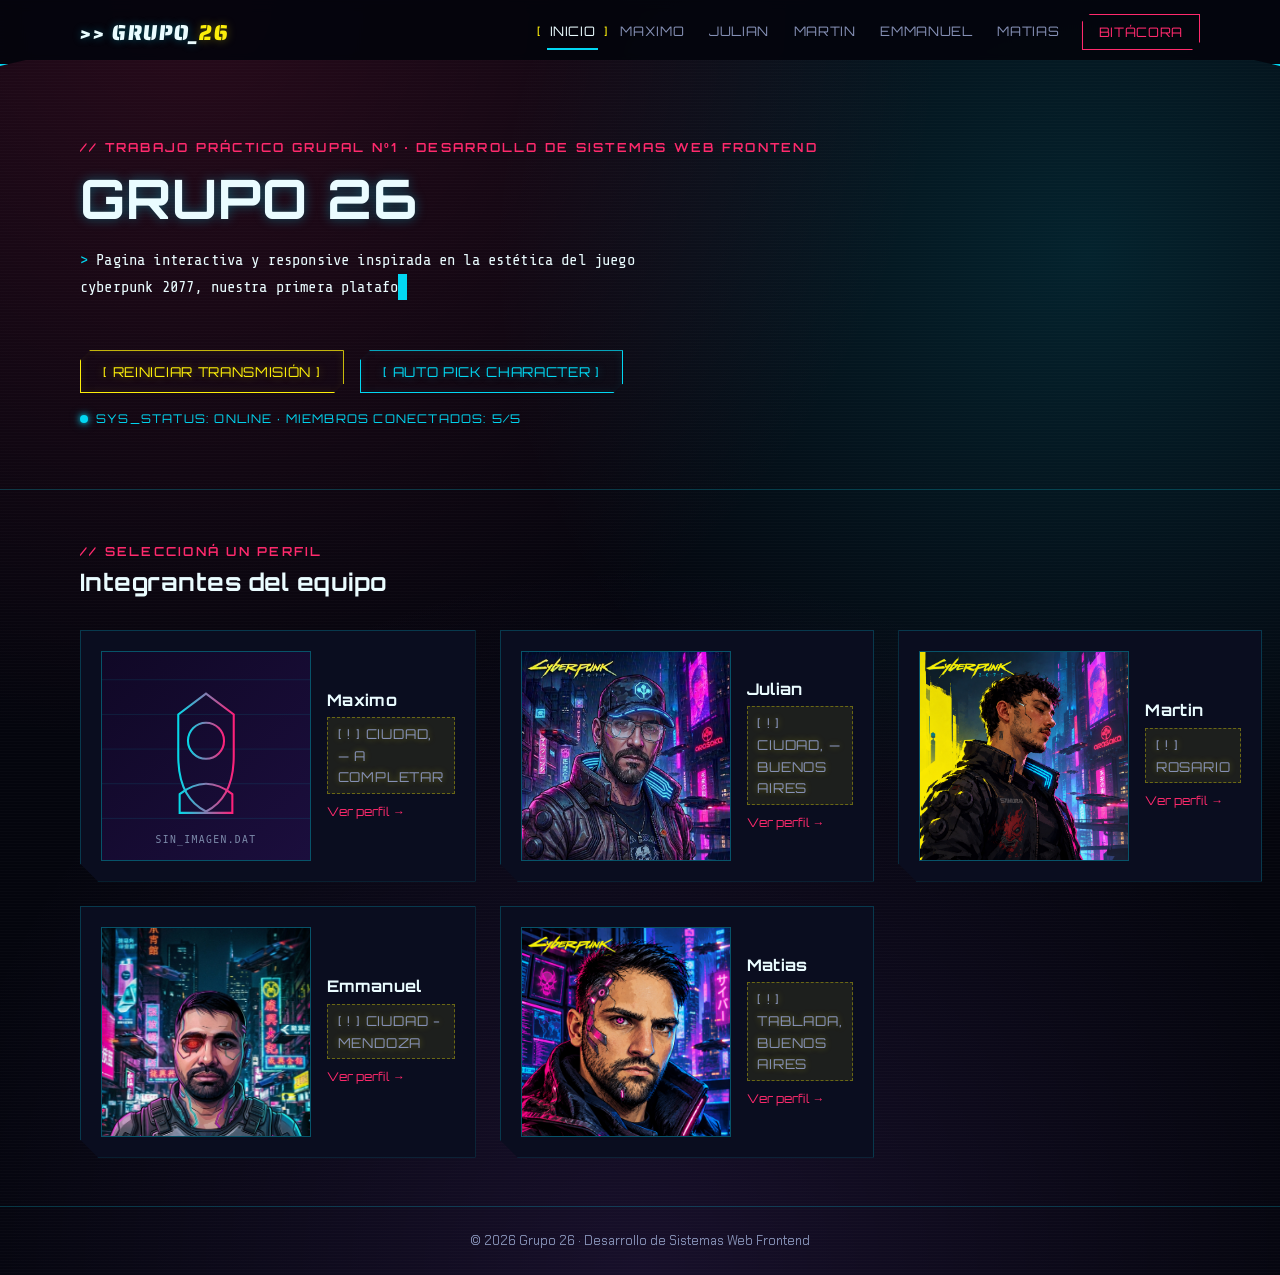
==== commit b01c7868: "feat. Se desarrolla mi card personal con mi perfil. Se actualiza el archivo README.md con los cambio" ====
--- a/index.html
+++ b/index.html
@@ -3,7 +3,7 @@
 <head>
   <meta charset="UTF-8">
   <meta name="viewport" content="width=device-width, initial-scale=1.0">
-  <title>Grupo 26 · TP1 — Sistemas Web</title>
+  <title>Grupo 26 · TP1 - Sistemas Web</title>
   <link rel="preconnect" href="https://fonts.googleapis.com">
   <link href="https://fonts.googleapis.com/css2?family=Orbitron:wght@500;700;900&family=Chakra+Petch:wght@400;500;600&family=Saira+Stencil+One&family=Share+Tech+Mono&display=swap" rel="stylesheet">
   <link rel="stylesheet" href="css/style.css">
@@ -19,7 +19,7 @@
         <a href="maximo.html">Maximo</a>
         <a href="julian.html">Julian</a>
         <a href="martin.html">Martin</a>
-        <a href="emanuel.html">Emanuel</a>
+        <a href="emmanuel.html">Emmanuel</a>
         <a href="matias.html">Matias</a>
         <a href="bitacora.html" class="bitacora-link">Bitácora</a>
       </nav>
@@ -29,9 +29,9 @@
   <main>
     <section class="hero">
       <div class="wrap">
-        <span class="eyebrow">// TRABAJO PRÁCTICO GRUPAL Nº1 · DESARROLLO DE SISTEMAS WEB</span>
+        <span class="eyebrow">// TRABAJO PRÁCTICO GRUPAL Nº1 · DESARROLLO DE SISTEMAS WEB FRONTEND</span>
         <h1><span class="glitch" data-text="GRUPO 26 ">GRUPO 26 </span></h1>
-        <p class="hero-text" data-typewriter="Pagina  interactiva y responsiv inspirada en la estética del juego cyberpunk 2077, nuestra primera plataforma en HTML, CSS y JavaScript puro. Esta portada conecta con los perfiles individuales de cada integrante y con la bitácora donde documentamos el proceso completo del proyecto."></p>
+        <p class="hero-text" data-typewriter="Pagina  interactiva y responsive inspirada en la estética del juego cyberpunk 2077, nuestra primera plataforma en HTML, CSS y JavaScript puro. Esta portada conecta con los perfiles individuales de cada integrante y con la bitácora donde documentamos el proceso completo del proyecto."></p>
         <div class="hero-actions">
           <button class="btn" data-replay>[ REINICIAR TRANSMISIÓN ]</button>
           <button class="btn btn-alt" data-autopick>[ AUTO PICK CHARACTER ]</button>
@@ -49,19 +49,19 @@
 
         <div class="team-grid">
           <article class="team-card">
-            <div class="avatar"><img src="img/maximo/maximo_ciber.png" alt="Avatar  de Maximo"></div>
+            <div class="avatar"><img src="img/avatar-placeholder.svg" alt="Avatar pendiente de Maximo"></div>
             <div class="info">
               <h3>Maximo</h3>
-              <p class="placeholder">CABA</p>
+              <p class="placeholder">Ciudad,  — a completar</p>
               <a href="maximo.html">Ver perfil →</a>
             </div>
           </article>
 
           <article class="team-card">
-            <div class="avatar"><img src="img/avatar-placeholder.svg" alt="Avatar pendiente de Julian"></div>
+            <div class="avatar"><img src="img/julian/avatar_julian.png" alt="Avatar de Julian"></div>
             <div class="info">
               <h3>Julian</h3>
-              <p class="placeholder">Ciudad,  — a completar</p>
+              <p class="placeholder">Ciudad,  — Buenos Aires</p>
               <a href="julian.html">Ver perfil →</a>
             </div>
           </article>
@@ -76,19 +76,19 @@
           </article>
 
           <article class="team-card">
-            <div class="avatar"><img src="img/avatar-placeholder.svg" alt="Avatar pendiente de Emanuel"></div>
+            <div class="avatar"><img src="img/emmanuel/emma.jpg" alt="Foto de Emmanuel"></div>
             <div class="info">
-              <h3>Emanuel</h3>
-              <p class="placeholder">Ciudad,  — a completar</p>
-              <a href="emanuel.html">Ver perfil →</a>
+              <h3>Emmanuel</h3>
+              <p class="placeholder">Ciudad - Mendoza</p>
+              <a href="emmanuel.html">Ver perfil →</a>
             </div>
           </article>
 
           <article class="team-card">
-            <div class="avatar"><img src="img/avatar-placeholder.svg" alt="Avatar pendiente de Matias"></div>
+            <div class="avatar"><img src="img/matias/avatar_matias.png" alt="Avatar cyberpunk de Matias"></div>
             <div class="info">
               <h3>Matias</h3>
-              <p class="placeholder">Ciudad,  — a completar</p>
+              <p class="placeholder">Tablada, Buenos Aires</p>
               <a href="matias.html">Ver perfil →</a>
             </div>
           </article>
@@ -98,7 +98,7 @@
   </main>
 
   <footer class="site-footer">
-    <div class="wrap">© 2026 Grupo 26 · Desarrollo de Sistemas Web</div>
+    <div class="wrap">© 2026 Grupo 26 · Desarrollo de Sistemas Web Frontend</div>
   </footer>
 
   <script src="js/main.js"></script>
--- a/css/style.css
+++ b/css/style.css
@@ -704,6 +704,73 @@
 }
 .skill-value { color: var(--cyan); text-align: right; }
 
+/* Terminal Mainframe (interacción propia — matias.html) */
+
+.mf-terminal {
+  margin-top: 1rem;
+  border: 1px solid var(--cyan-dim);
+  background: var(--bg-void);
+  box-shadow: 0 0 20px rgba(2, 215, 242, 0.08);
+}
+
+.mf-terminal-bar {
+  display: flex;
+  align-items: center;
+  gap: 0.4rem;
+  padding: 0.5rem 0.75rem;
+  background: var(--bg-panel-alt);
+  border-bottom: 1px solid var(--line);
+}
+
+.mf-terminal-dot {
+  width: 8px;
+  height: 8px;
+  border-radius: 50%;
+  background: var(--text-muted);
+  opacity: 0.6;
+}
+
+.mf-terminal-title {
+  margin-left: 0.5rem;
+  font-family: var(--font-display);
+  font-size: 0.7rem;
+  letter-spacing: 0.08em;
+  color: var(--text-muted);
+}
+
+.mf-terminal-screen {
+  min-height: 7rem;
+  padding: 1rem;
+  font-family: var(--font-body);
+  font-size: 0.85rem;
+  line-height: 1.7;
+  color: var(--cyan);
+  text-shadow: 0 0 6px var(--cyan-dim);
+  white-space: pre-wrap;
+  word-break: break-word;
+}
+
+.mf-terminal-cmds {
+  display: flex;
+  flex-wrap: wrap;
+  gap: 0.6rem;
+  padding: 0 1rem 1rem;
+}
+
+.mf-terminal-cmds .btn {
+  padding: 0.5rem 1rem;
+  font-size: 0.75rem;
+}
+
+.has-lightbox .media-card { cursor: zoom-in; }
+.lightbox { position: fixed; inset: 0; display: none; align-items: center; justify-content: center; background: rgba(4, 5, 13, 0.9); z-index: 50; padding: 1rem; }
+.lightbox.is-open { display: flex; }
+.lightbox figure { margin: 0; max-width: min(90vw, 560px); background: var(--bg-panel-alt); border: 1px solid var(--cyan); padding: 1rem; }
+.lightbox img { width: 100%; height: auto; display: block; }
+.lightbox figcaption { margin-top: 0.5rem; font-size: 0.85rem; color: var(--text-main); }
+.lightbox-close { display: block; margin-left: auto; background: none; border: 1px solid var(--magenta); color: var(--magenta); font: inherit; font-size: 0.8rem; padding: 0.25rem 0.75rem; cursor: pointer; }
+.lightbox-close:hover { background: var(--magenta); color: var(--bg-void); }
+
 .other-members {
   margin-top: 2rem;
   border: 1px dashed var(--line);
@@ -737,10 +804,11 @@
    ========================================================= */
 
 /* Hasta 400px: base mobile ya cubierta arriba (una columna, nav apilada) */
-@media (max-width: 399px) {
+@media (max-width: 400px) {
   .hero { padding: 3rem 0 2rem; }
   .profile-panel { padding: 1.25rem; }
   .profile-avatar { width: 130px; height: 130px; }
+  .team-card { flex-direction: column; align-items: flex-start; }
 }
 
 /* Desde 400px */
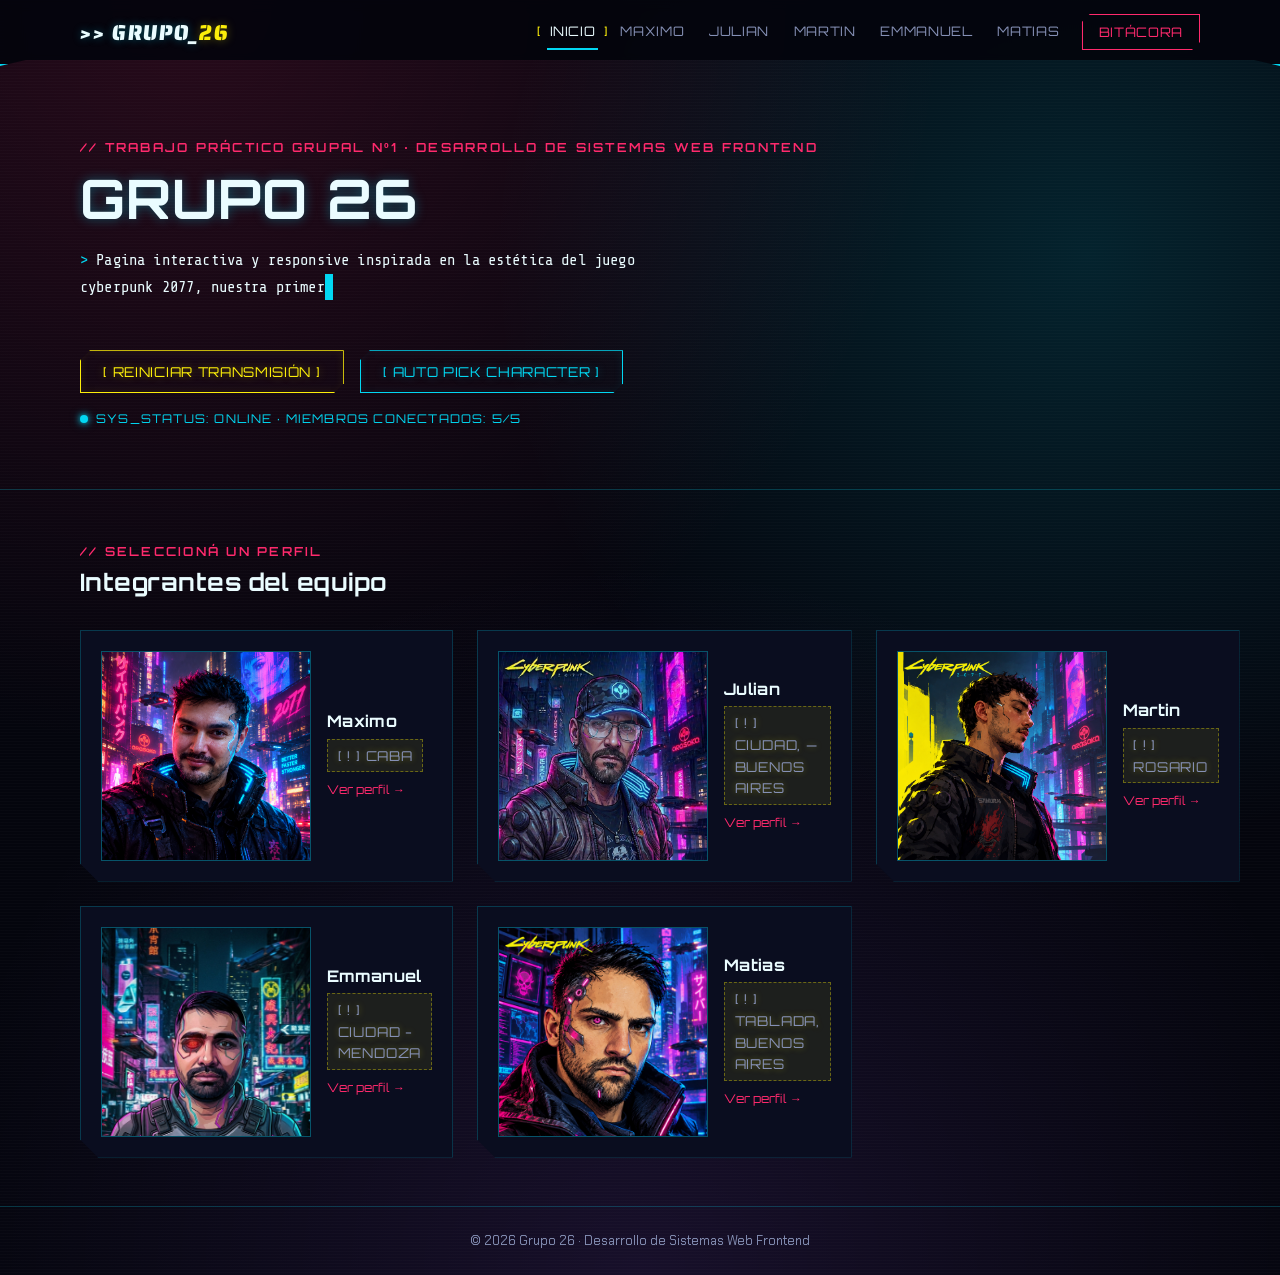
==== commit 9fb2671c: "TP1 Grupo 26" ====
--- a/index.html
+++ b/index.html
@@ -49,10 +49,10 @@
 
         <div class="team-grid">
           <article class="team-card">
-            <div class="avatar"><img src="img/avatar-placeholder.svg" alt="Avatar pendiente de Maximo"></div>
+            <div class="avatar"><img src="img/maximo/maximo_ciber.png" alt="Avatar  de Maximo"></div>
             <div class="info">
               <h3>Maximo</h3>
-              <p class="placeholder">Ciudad,  — a completar</p>
+              <p class="placeholder">CABA</p>
               <a href="maximo.html">Ver perfil →</a>
             </div>
           </article>
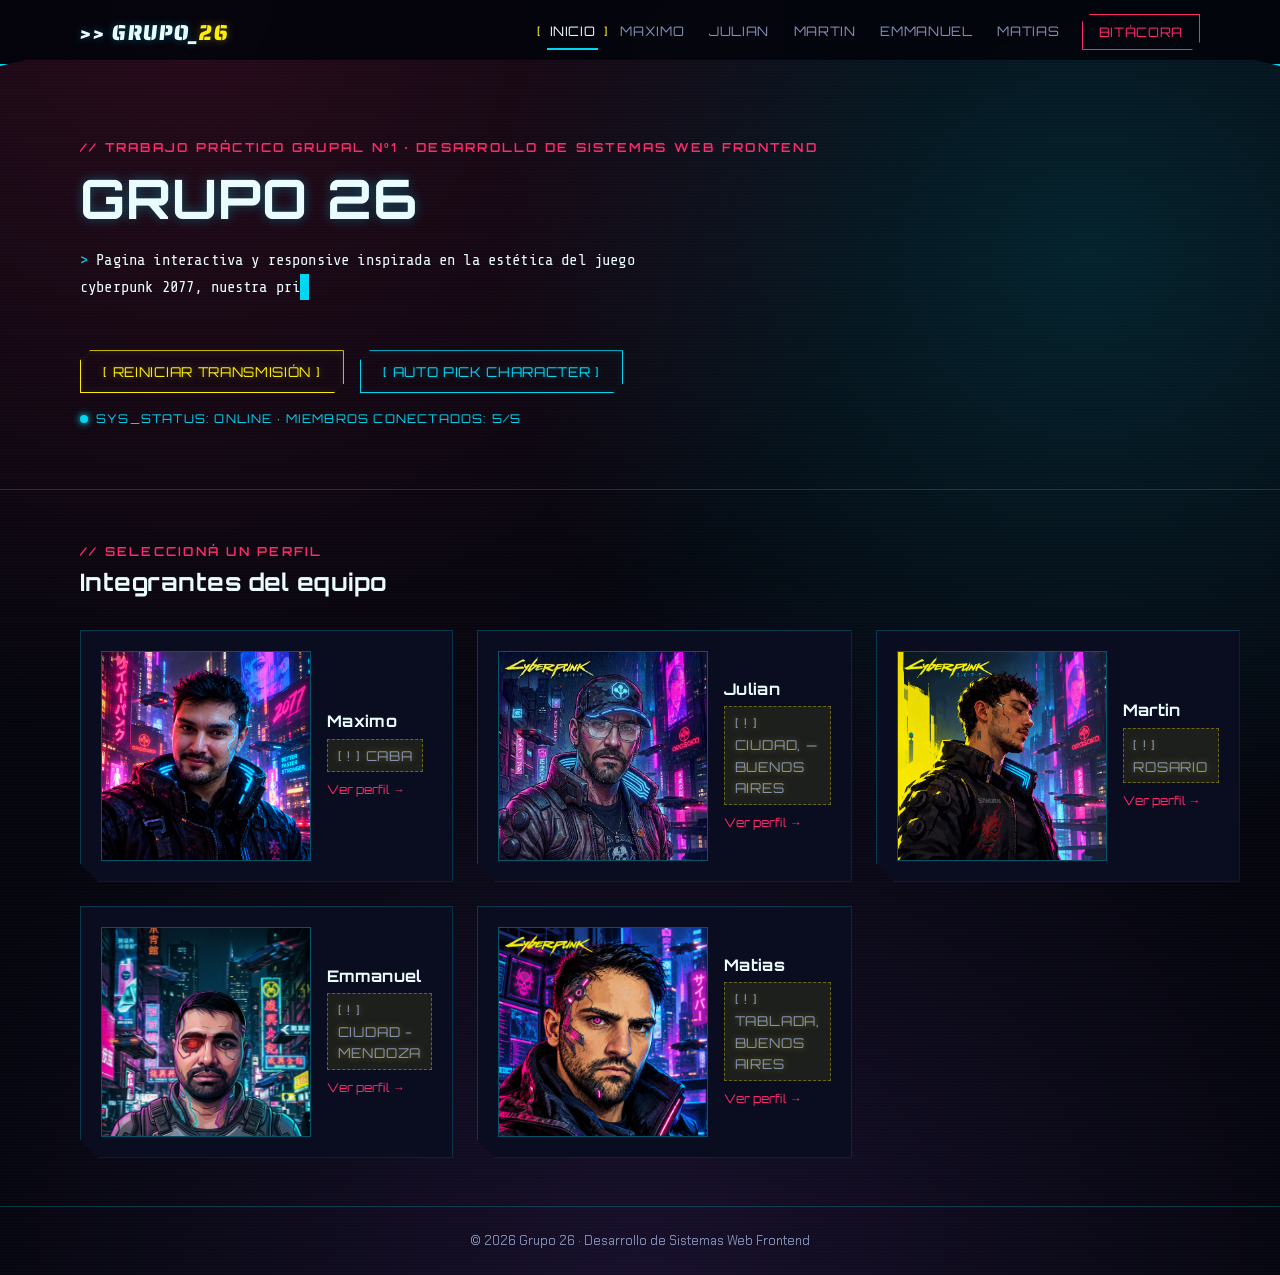
==== commit df498438: "update. Se realizan las modificaciones planteadas (glitch + piker). Se diseña favicom y se consume d" ====
--- a/index.html
+++ b/index.html
@@ -7,6 +7,7 @@
   <link rel="preconnect" href="https://fonts.googleapis.com">
   <link href="https://fonts.googleapis.com/css2?family=Orbitron:wght@500;700;900&family=Chakra+Petch:wght@400;500;600&family=Saira+Stencil+One&family=Share+Tech+Mono&display=swap" rel="stylesheet">
   <link rel="stylesheet" href="css/style.css">
+  <link rel="icon" type="image/svg+xml" href="img/branding/favicon-equipo26.svg">
 </head>
 <body>
 
--- a/css/style.css
+++ b/css/style.css
@@ -420,6 +420,7 @@
   display: flex;
   gap: 1rem;
   align-items: center;
+  cursor: pointer;
   clip-path: polygon(0 0, 100% 0, 100% 100%, 18px 100%, 0 calc(100% - 18px));
   transition: border-color 0.15s ease, transform 0.15s ease;
 }
